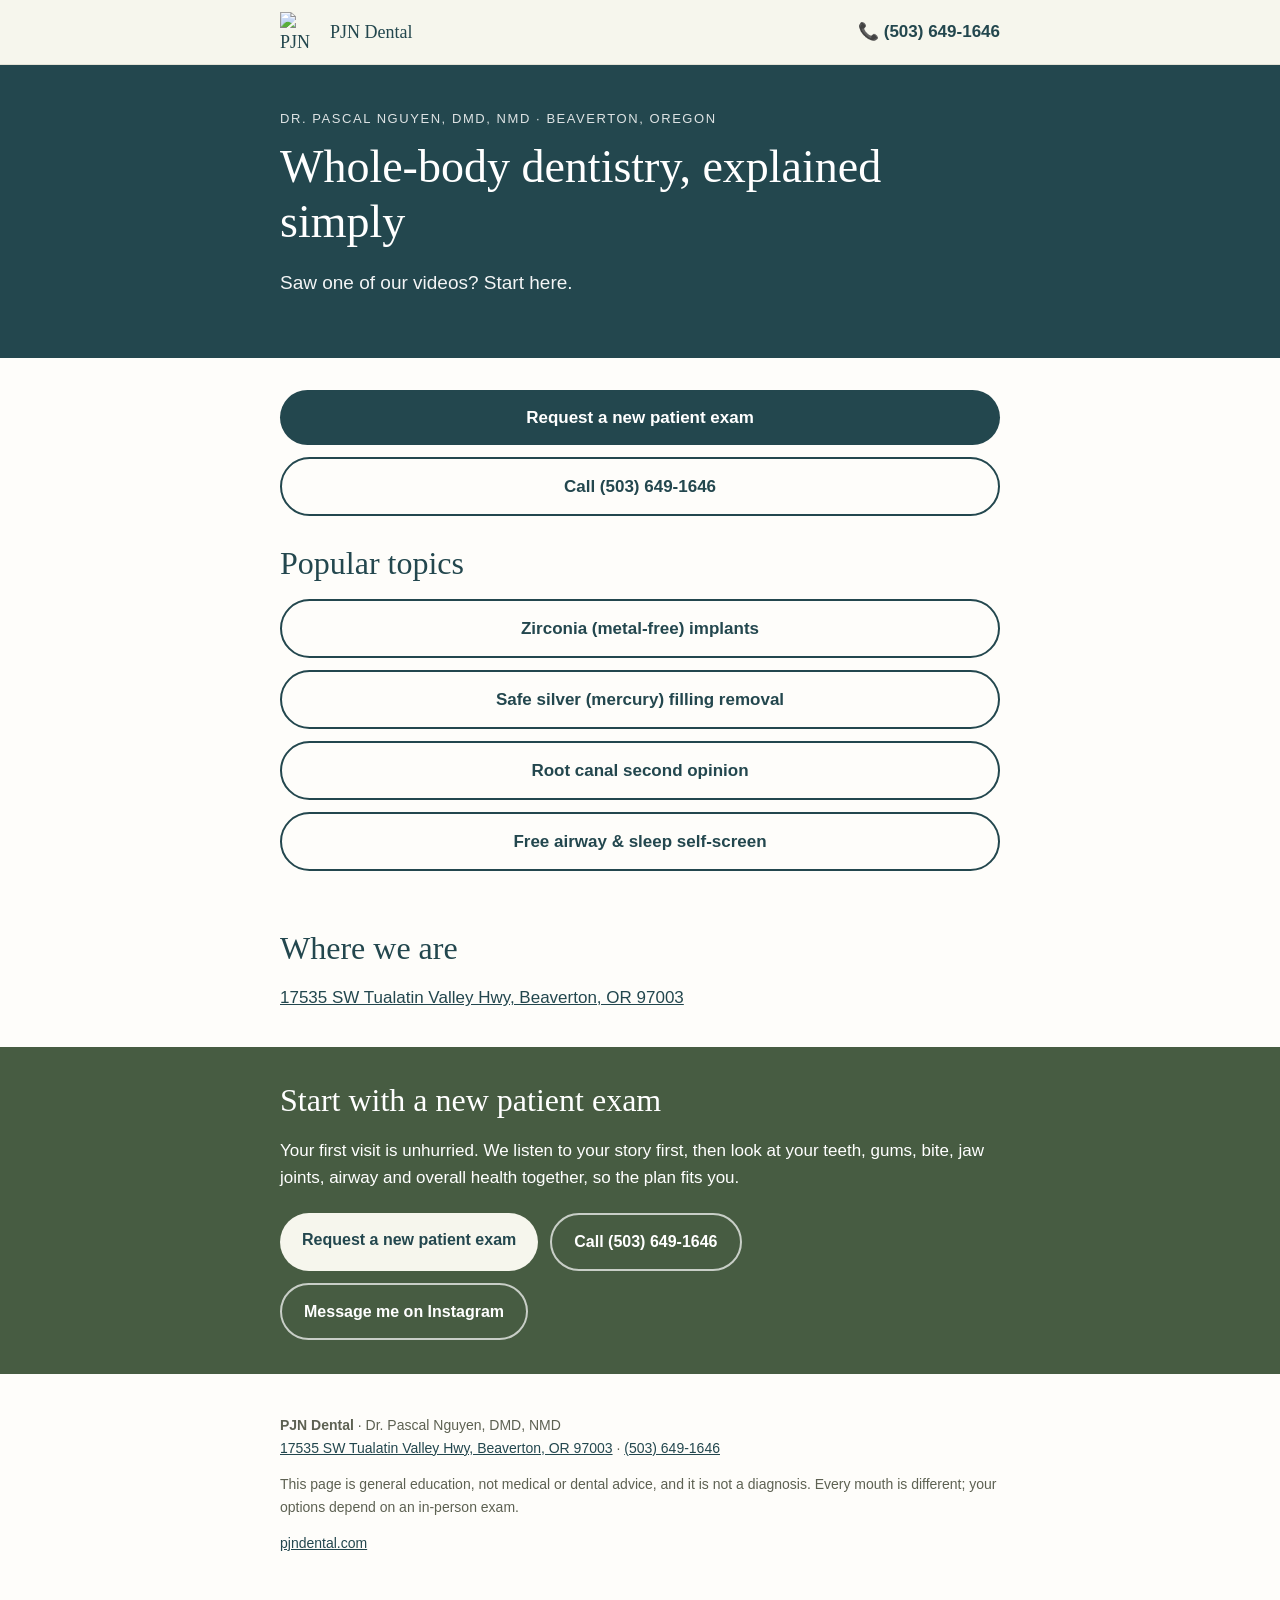
==== index.html @ b2436ffc "PJN Dental landing pages: hub, zirconia, amalgam, root canal, airway self-screen Co-Authored-By: Cla" ====
<!doctype html>
<html lang="en">
<head>
<meta charset="utf-8">
<meta name="viewport" content="width=device-width,initial-scale=1">
<title>Start here | PJN Dental, Beaverton OR</title>
<meta name="description" content="Dr. Pascal Nguyen, biological dentist in Beaverton, Oregon. Zirconia implants, safe amalgam removal, root canal second opinions and airway screening.">
<meta property="og:title" content="Start here | Dr. Pascal Nguyen, DMD, NMD">
<meta property="og:description" content="Dr. Pascal Nguyen, biological dentist in Beaverton, Oregon. Zirconia implants, safe amalgam removal, root canal second opinions and airway screening.">
<meta property="og:image" content="https://pjndental.com/wp-content/uploads/2026/06/PJN-logo-emblem.png">
<link rel="icon" href="https://pjndental.com/wp-content/uploads/2026/06/PJN-logo-emblem.png">
<link rel="stylesheet" href="style.css">
</head>
<body>
<header class="top"><div class="wrap">
  <a class="brand" href="./"><img src="https://pjndental.com/wp-content/uploads/2026/06/PJN-logo-emblem.png" alt="PJN Dental logo">PJN Dental</a>
  <a class="call-sm" href="tel:+15036491646">📞 (503) 649-1646</a>
</div></header>

<div class="hero"><div class="wrap">
  <p class="eyebrow">Dr. Pascal Nguyen, DMD, NMD · Beaverton, Oregon</p>
  <h1>Whole-body dentistry, explained simply</h1>
  <p class="lede">Saw one of our videos? Start here.</p>
</div></div>
<div class="wrap links" style="padding-top:20px">
  <a class="btn btn-dark" href="https://pjndental.com/new-patients/?utm_source=social&utm_medium=landing&utm_campaign=hub">Request a new patient exam</a>
  <a class="btn btn-outline" href="tel:+15036491646">Call (503) 649-1646</a>
  <h2 style="margin-top:28px">Popular topics</h2>
  <a class="btn btn-outline" href="zirconia-implants/">Zirconia (metal-free) implants</a>
  <a class="btn btn-outline" href="safe-amalgam-removal/">Safe silver (mercury) filling removal</a>
  <a class="btn btn-outline" href="root-canal-second-opinion/">Root canal second opinion</a>
  <a class="btn btn-outline" href="airway-self-screen/">Free airway &amp; sleep self-screen</a>
  <h2>Where we are</h2>
  <p><a href="https://maps.google.com/?q=PJN+Dental+17535+SW+Tualatin+Valley+Hwy+Beaverton+OR+97003">17535 SW Tualatin Valley Hwy, Beaverton, OR 97003</a></p>
</div>

<div class="band"><div class="wrap">
  <h2>Start with a new patient exam</h2>
  <p>Your first visit is unhurried. We listen to your story first, then look at your teeth, gums, bite, jaw joints, airway and overall health together, so the plan fits you.</p>
  <div class="ctas">
    <a class="btn btn-primary" href="https://pjndental.com/new-patients/?utm_source=social&utm_medium=landing&utm_campaign=hub">Request a new patient exam</a>
    <a class="btn btn-ghost" href="tel:+15036491646">Call (503) 649-1646</a>
    <a class="btn btn-ghost" href="https://www.instagram.com/drpascalnguyen/">Message me on Instagram</a>
  </div>
</div></div>
<footer><div class="wrap">
  <p><strong>PJN Dental</strong> · Dr. Pascal Nguyen, DMD, NMD<br>
  <a href="https://maps.google.com/?q=PJN+Dental+17535+SW+Tualatin+Valley+Hwy+Beaverton+OR+97003">17535 SW Tualatin Valley Hwy, Beaverton, OR 97003</a> · <a href="tel:+15036491646">(503) 649-1646</a></p>
  <p class="note">This page is general education, not medical or dental advice, and it is not a diagnosis. Every mouth is different; your options depend on an in-person exam.</p>
  <p class="note"><a href="https://pjndental.com/">pjndental.com</a></p>
</div></footer>
</body>
</html>
---- style.css ----
:root{--teal:#23474E;--pine:#475C42;--ink:#2A2E1E;--cream:#F6F6ED;--paper:#FEFDFA;--brown:#744B25;--muted:#5d6152;--line:#e3e2d6}
*{box-sizing:border-box}
html{-webkit-text-size-adjust:100%}
body{margin:0;background:var(--paper);color:var(--ink);font:17px/1.6 -apple-system,BlinkMacSystemFont,"Helvetica Neue",Helvetica,Arial,sans-serif}
h1,h2,h3{font-family:Georgia,"Times New Roman",serif;font-weight:normal;line-height:1.2;color:var(--teal)}
h1{font-size:clamp(30px,6vw,46px);margin:.2em 0 .4em}
h2{font-size:clamp(24px,4.4vw,32px);margin:1.8em 0 .5em}
h3{font-size:20px;margin:1.2em 0 .3em}
a{color:var(--teal)}
.wrap{max-width:760px;margin:0 auto;padding:0 20px}
header.top{background:var(--cream);border-bottom:1px solid var(--line)}
header.top .wrap{display:flex;align-items:center;justify-content:space-between;gap:12px;padding:12px 20px}
.brand{display:flex;align-items:center;gap:10px;text-decoration:none;color:var(--teal);font-family:Georgia,serif;font-size:18px}
.brand img{width:40px;height:40px}
.call-sm{font-weight:600;text-decoration:none;white-space:nowrap}
.hero{background:var(--teal);color:#fff;padding:44px 0 40px}
.hero h1{color:#fff}
.eyebrow{text-transform:uppercase;letter-spacing:.12em;font-size:13px;opacity:.85;margin:0}
.lede{font-size:19px;max-width:620px;opacity:.95}
.ctas{display:flex;flex-wrap:wrap;gap:12px;margin-top:22px}
.btn{display:inline-block;padding:14px 22px;border-radius:999px;text-decoration:none;font-weight:600;font-size:16px;text-align:center}
.btn-primary{background:var(--cream);color:var(--teal)}
.btn-ghost{border:2px solid rgba(255,255,255,.7);color:#fff}
.btn-dark{background:var(--teal);color:#fff}
.btn-outline{border:2px solid var(--teal);color:var(--teal)}
section{padding:8px 0}
.card{background:var(--cream);border:1px solid var(--line);border-radius:14px;padding:18px 20px;margin:14px 0}
.grid{display:grid;grid-template-columns:repeat(auto-fit,minmax(220px,1fr));gap:14px}
table{width:100%;border-collapse:collapse;font-size:15px;margin:12px 0}
th,td{text-align:left;padding:10px 8px;border-bottom:1px solid var(--line);vertical-align:top}
th{color:var(--teal);font-family:Georgia,serif;font-weight:normal;font-size:16px}
.tablewrap{overflow-x:auto}
details{border-bottom:1px solid var(--line);padding:12px 0}
summary{cursor:pointer;font-weight:600;color:var(--teal);list-style:none}
summary::-webkit-details-marker{display:none}
summary:before{content:"+ ";color:var(--brown)}
details[open] summary:before{content:"– "}
.note{font-size:14px;color:var(--muted)}
.band{background:var(--pine);color:#fff;padding:34px 0;margin-top:36px}
.band h2{color:#fff;margin-top:0}
footer{padding:26px 0 40px;font-size:14px;color:var(--muted)}
ul.check{padding-left:0;list-style:none}
ul.check li{padding-left:28px;position:relative;margin:6px 0}
ul.check li:before{content:"✓";position:absolute;left:4px;color:var(--pine);font-weight:700}
.links a.btn{display:block;margin:12px 0;font-size:17px}
.q{display:flex;gap:12px;align-items:flex-start;padding:12px 4px;border-bottom:1px solid var(--line);cursor:pointer}
.q input{width:22px;height:22px;margin-top:3px;accent-color:var(--teal);flex:none}
#result{display:none}
.big{font-family:Georgia,serif;font-size:28px;color:var(--teal);margin:0}
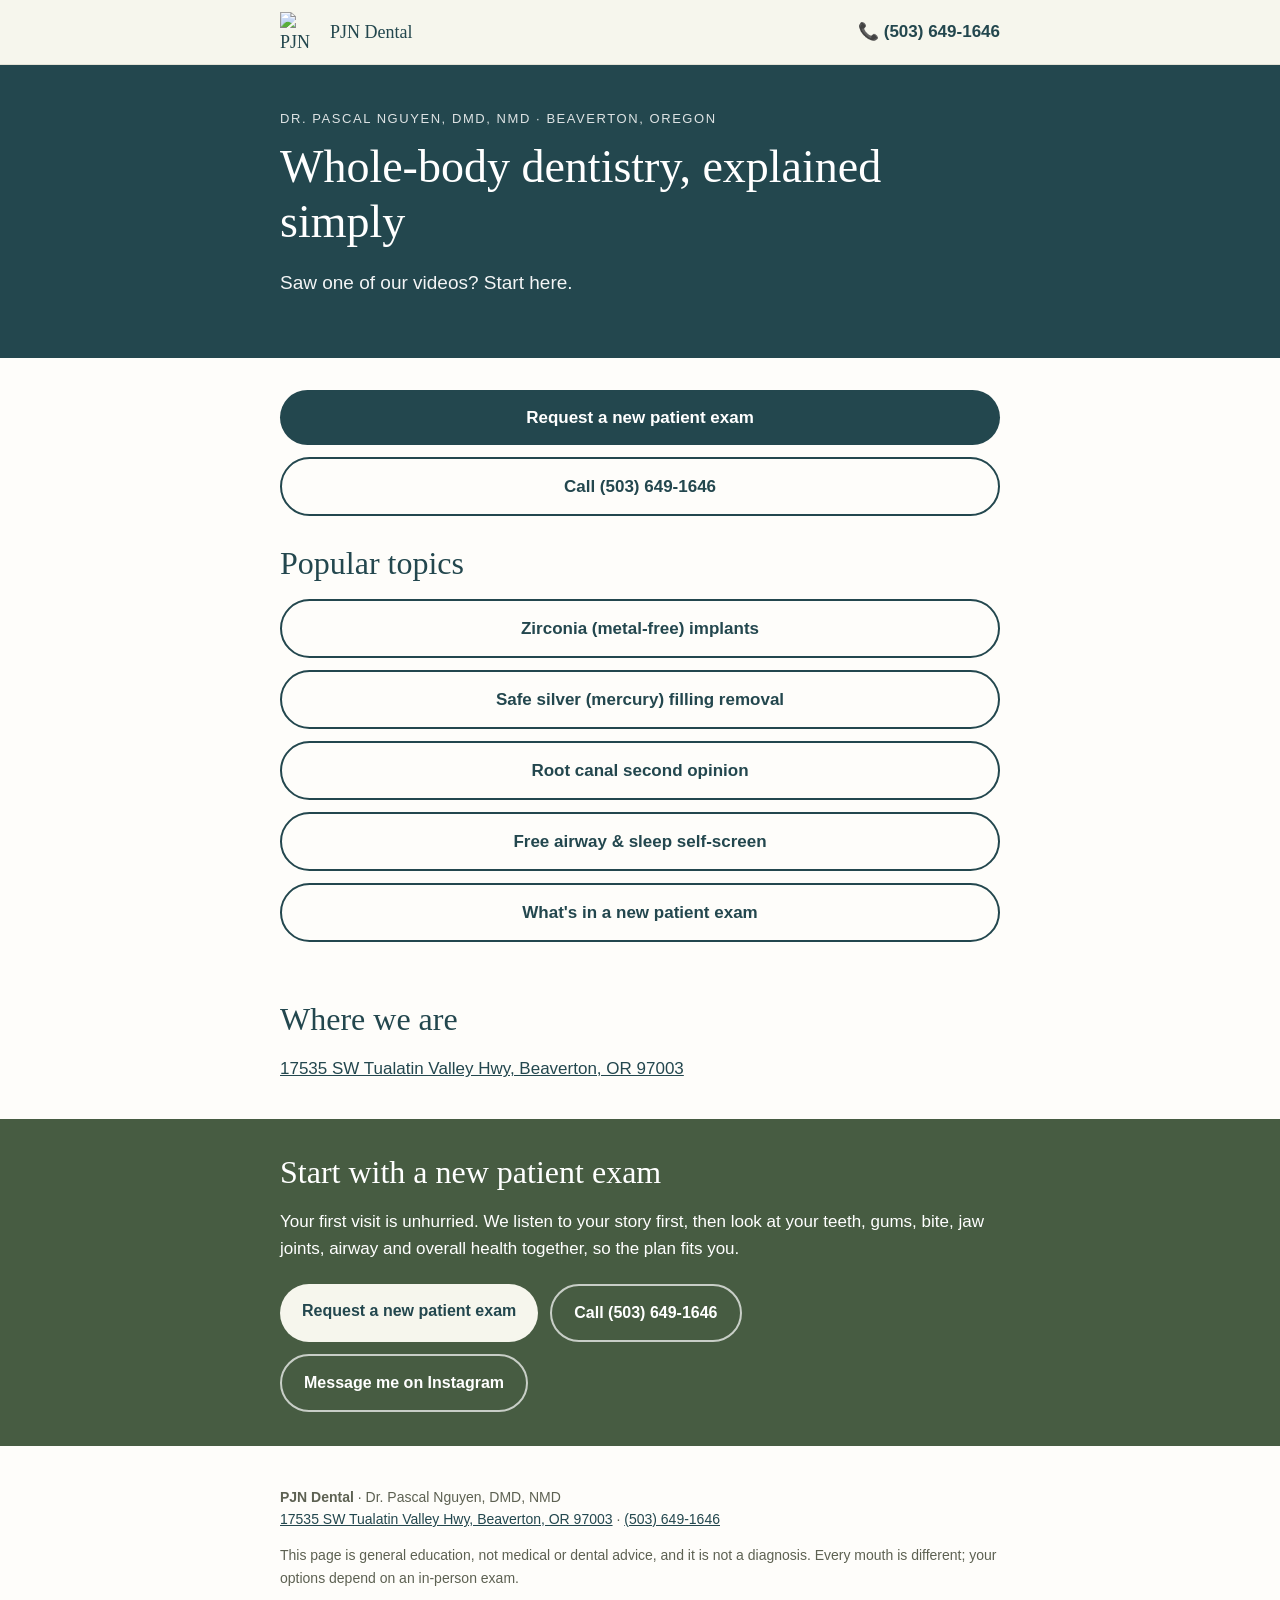
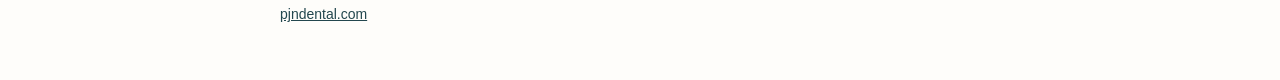
==== commit d31c0bac: "Add new patient exam guide page (DM EXAM) Co-Authored-By: Claude Opus 5.5 <noreply@anthropic.com>" ====
--- a/index.html
+++ b/index.html
@@ -30,6 +30,7 @@
   <a class="btn btn-outline" href="safe-amalgam-removal/">Safe silver (mercury) filling removal</a>
   <a class="btn btn-outline" href="root-canal-second-opinion/">Root canal second opinion</a>
   <a class="btn btn-outline" href="airway-self-screen/">Free airway &amp; sleep self-screen</a>
+  <a class="btn btn-outline" href="exam/">What's in a new patient exam</a>
   <h2>Where we are</h2>
   <p><a href="https://maps.google.com/?q=PJN+Dental+17535+SW+Tualatin+Valley+Hwy+Beaverton+OR+97003">17535 SW Tualatin Valley Hwy, Beaverton, OR 97003</a></p>
 </div>
